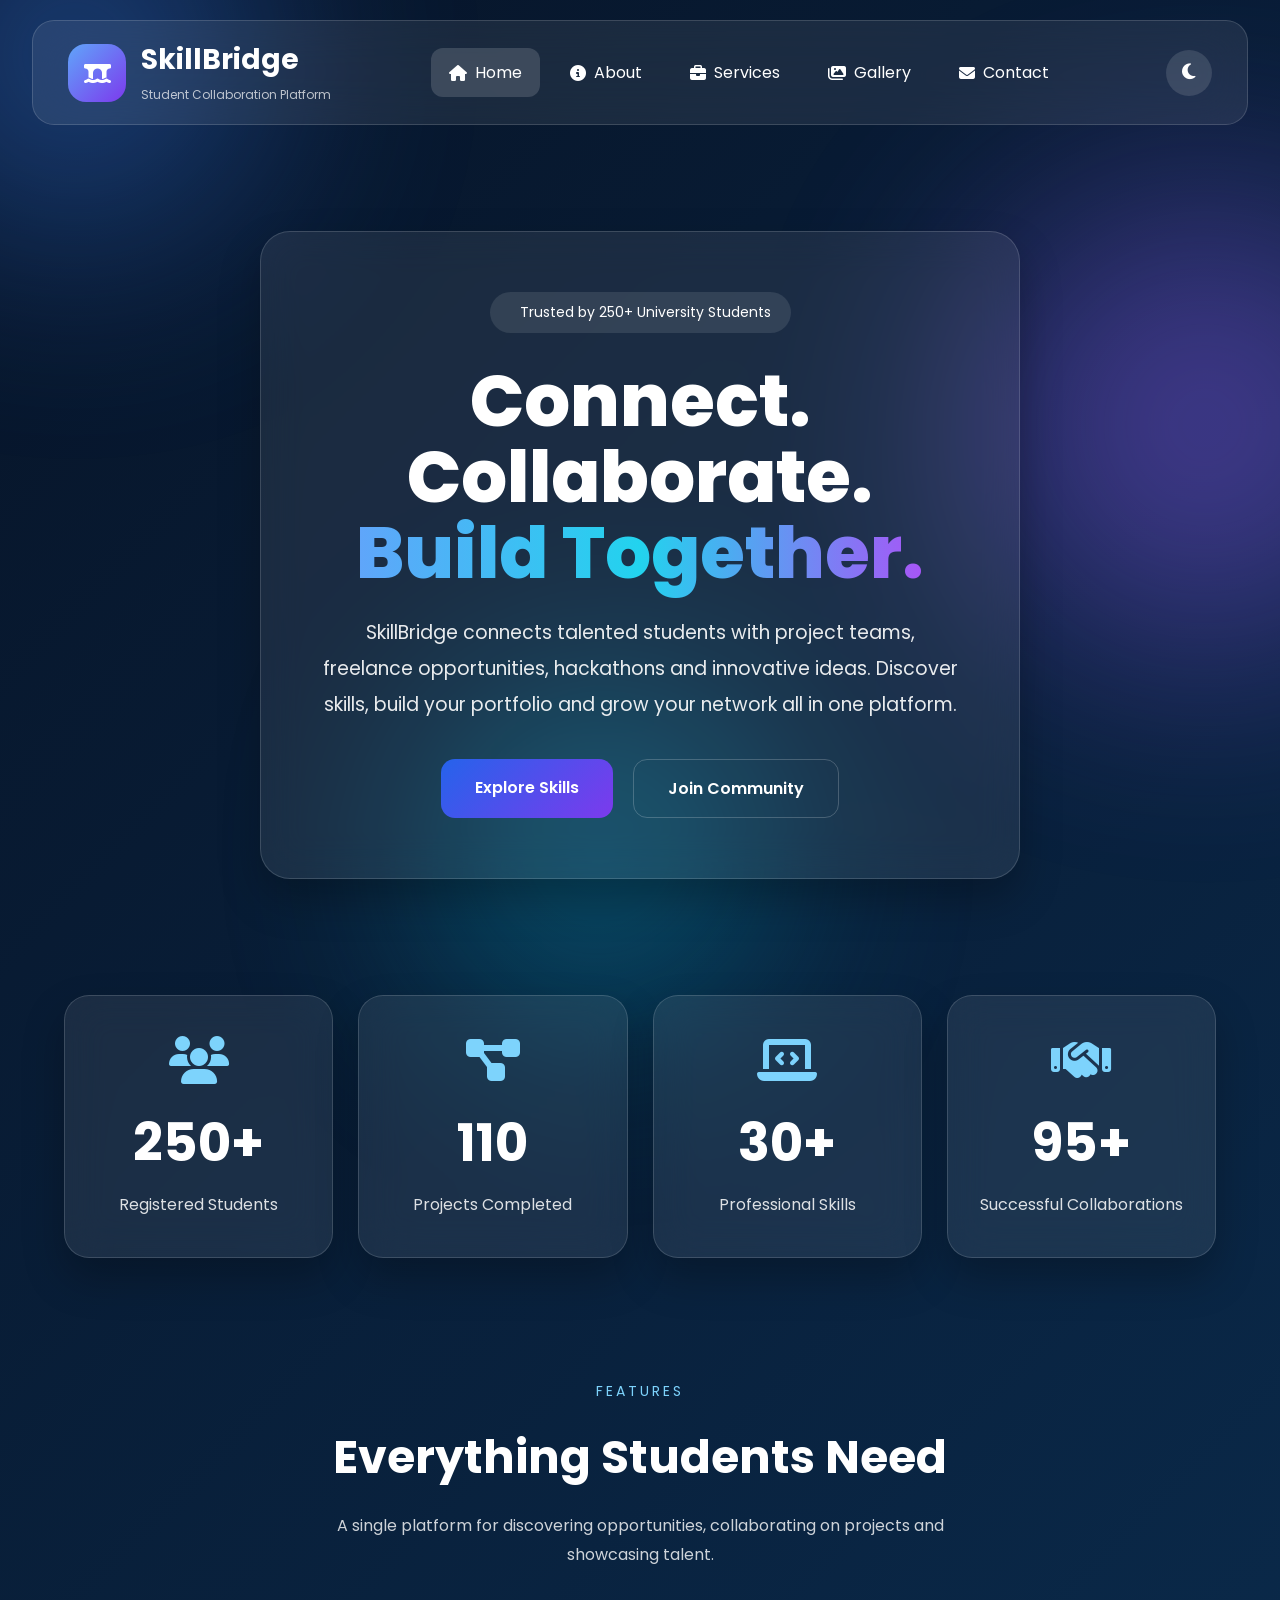
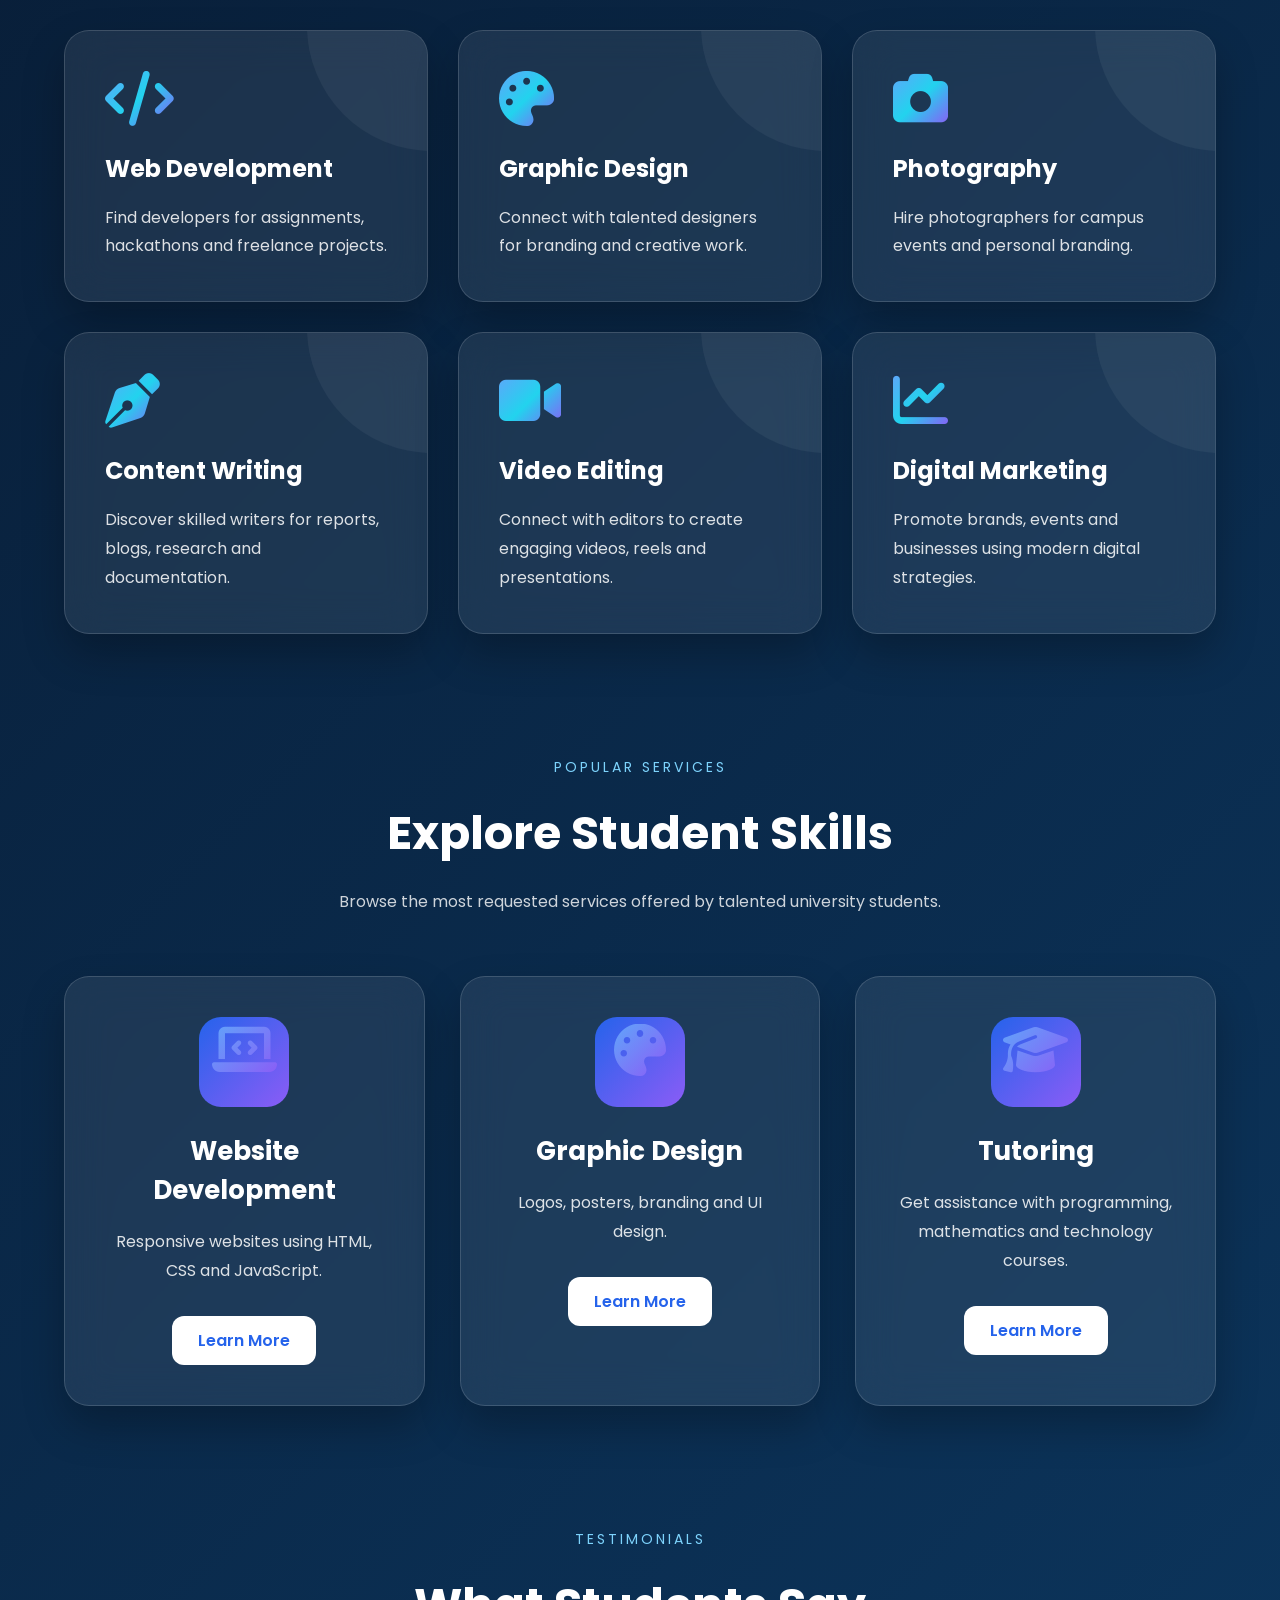
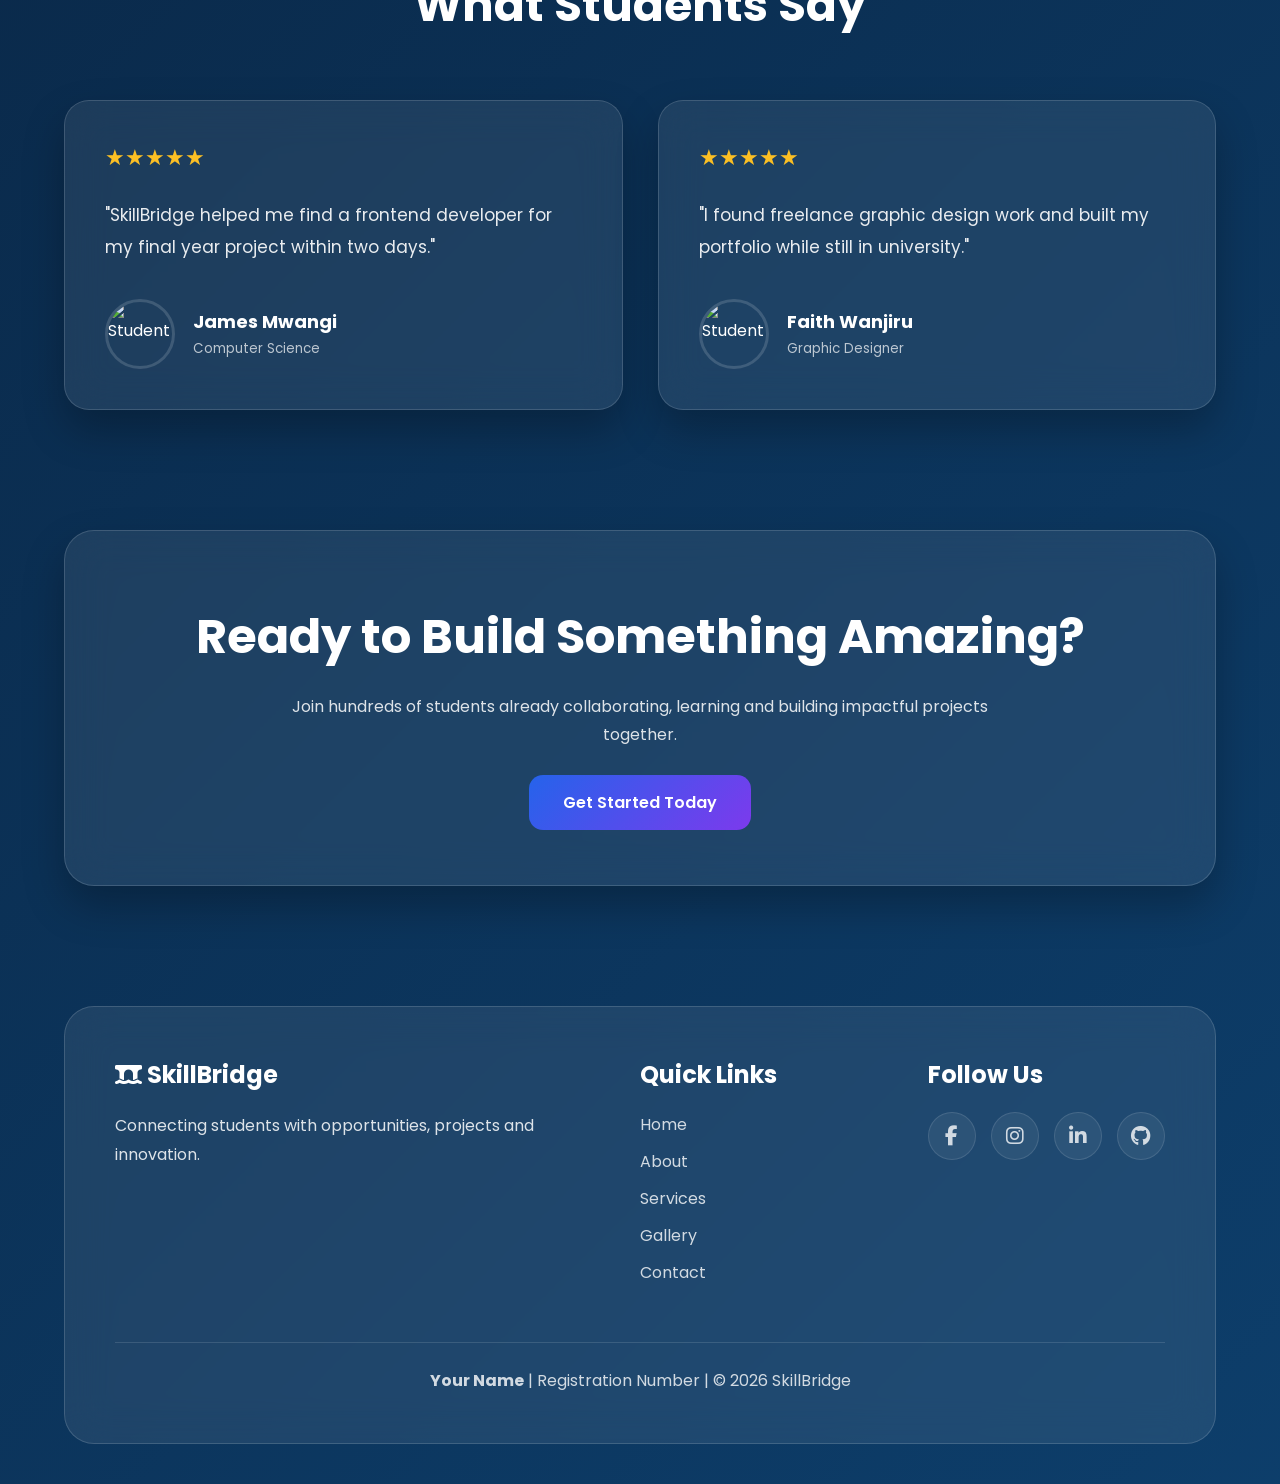
==== index.html @ b5a3faa4 "Initial SkillBridge website" ====
<!DOCTYPE html>
<html lang="en">

<head>

    <meta charset="UTF-8">
    <meta name="viewport" content="width=device-width, initial-scale=1.0">

    <title>SkillBridge | Connect. Collaborate. Build Together.</title>

    <meta name="description"
        content="SkillBridge helps students connect, collaborate, showcase skills and build projects together.">

    <link rel="preconnect" href="https://fonts.googleapis.com">

    <link rel="preconnect" href="https://fonts.gstatic.com" crossorigin>

    <link href="https://fonts.googleapis.com/css2?family=Poppins:wght@300;400;500;600;700;800&display=swap"
        rel="stylesheet">

    <link rel="stylesheet"
        href="https://cdnjs.cloudflare.com/ajax/libs/font-awesome/6.7.2/css/all.min.css">

    <link rel="stylesheet" href="css/style.css">

</head>

<body>

    <!-- Background Blobs -->

    <div class="blob blob1"></div>
    <div class="blob blob2"></div>
    <div class="blob blob3"></div>

    <!-- ================= NAVBAR ================= -->

    <header>

        <nav class="navbar">

            <a href="index.html" class="logo">

                <div class="logo-icon">

                    <i class="fa-solid fa-bridge-water"></i>

                </div>

                <div>

                    <h2>SkillBridge</h2>

                    <small>Student Collaboration Platform</small>

                </div>

            </a>

            <ul class="nav-links">

                <li>

                    <a href="index.html" class="active">

                        <i class="fa-solid fa-house"></i>

                        Home

                    </a>

                </li>

                <li>

                    <a href="about.html">

                        <i class="fa-solid fa-circle-info"></i>

                        About

                    </a>

                </li>

                <li>

                    <a href="services.html">

                        <i class="fa-solid fa-briefcase"></i>

                        Services

                    </a>

                </li>

                <li>

                    <a href="gallery.html">

                        <i class="fa-solid fa-images"></i>

                        Gallery

                    </a>

                </li>

                <li>

                    <a href="contact.html">

                        <i class="fa-solid fa-envelope"></i>

                        Contact

                    </a>

                </li>

            </ul>

            <div class="nav-actions">

                <button id="darkModeBtn">

                    <i class="fa-solid fa-moon"></i>

                </button>

            </div>

        </nav>

    </header>

    <!-- ================= HERO ================= -->

    <section class="hero">

        <div class="hero-content glass">

            <span class="hero-badge">

                <i class="fa-solid fa-sparkles"></i>

                Trusted by 250+ University Students

            </span>

            <h1>

                Connect.

                <br>

                Collaborate.

                <br>

                <span>Build Together.</span>

            </h1>

            <p>

                SkillBridge connects talented students with project teams,
                freelance opportunities, hackathons and innovative ideas.
                Discover skills, build your portfolio and grow your network
                all in one platform.

            </p>

            <div class="hero-buttons">

                <a href="services.html" class="btn">

                    Explore Skills

                </a>

                <a href="contact.html" class="btn btn-outline">

                    Join Community

                </a>

            </div>

        </div>

    </section>

    <!-- ================= STATS ================= -->

    <section class="stats">

        <div class="stat glass">

            <i class="fa-solid fa-users"></i>

            <h2 class="counter" data-target="250">0</h2>

            <p>Registered Students</p>

        </div>

        <div class="stat glass">

            <i class="fa-solid fa-diagram-project"></i>

            <h2 class="counter" data-target="120">0</h2>

            <p>Projects Completed</p>

        </div>

        <div class="stat glass">

            <i class="fa-solid fa-laptop-code"></i>

            <h2 class="counter" data-target="30">0</h2>

            <p>Professional Skills</p>

        </div>

        <div class="stat glass">

            <i class="fa-solid fa-handshake"></i>

            <h2 class="counter" data-target="95">0</h2>

            <p>Successful Collaborations</p>

        </div>

    </section>

    <!-- ================= FEATURES ================= -->

    <section class="section">

        <div class="section-title">

            <span>FEATURES</span>

            <h2>Everything Students Need</h2>

            <p>

                A single platform for discovering opportunities,
                collaborating on projects and showcasing talent.

            </p>

        </div>

        <div class="features-grid">

            <div class="feature-card glass">

                <i class="fa-solid fa-code"></i>

                <h3>Web Development</h3>

                <p>

                    Find developers for assignments,
                    hackathons and freelance projects.

                </p>

            </div>

            <div class="feature-card glass">

                <i class="fa-solid fa-palette"></i>

                <h3>Graphic Design</h3>

                <p>

                    Connect with talented designers
                    for branding and creative work.

                </p>

            </div>

            <div class="feature-card glass">

                <i class="fa-solid fa-camera"></i>

                <h3>Photography</h3>

                <p>

                    Hire photographers for campus
                    events and personal branding.

                </p>

            </div>

                        <div class="feature-card glass">

                <i class="fa-solid fa-pen-nib"></i>

                <h3>Content Writing</h3>

                <p>

                    Discover skilled writers for reports,
                    blogs, research and documentation.

                </p>

            </div>

            <div class="feature-card glass">

                <i class="fa-solid fa-video"></i>

                <h3>Video Editing</h3>

                <p>

                    Connect with editors to create
                    engaging videos, reels and presentations.

                </p>

            </div>

            <div class="feature-card glass">

                <i class="fa-solid fa-chart-line"></i>

                <h3>Digital Marketing</h3>

                <p>

                    Promote brands, events and businesses
                    using modern digital strategies.

                </p>

            </div>

        </div>

    </section>

    <!-- ================= SERVICES ================= -->

    <section class="section">

        <div class="section-title">

            <span>POPULAR SERVICES</span>

            <h2>Explore Student Skills</h2>

            <p>

                Browse the most requested services offered
                by talented university students.

            </p>

        </div>

        <div class="services-grid">

            <div class="service-card glass">

                <div class="service-icon">

                    <i class="fa-solid fa-laptop-code"></i>

                </div>

                <h3>Website Development</h3>

                <p>

                    Responsive websites using HTML,
                    CSS and JavaScript.

                </p>

                <a href="services.html" class="btn-small">

                    Learn More

                </a>

            </div>

            <div class="service-card glass">

                <div class="service-icon">

                    <i class="fa-solid fa-palette"></i>

                </div>

                <h3>Graphic Design</h3>

                <p>

                    Logos, posters,
                    branding and UI design.

                </p>

                <a href="services.html" class="btn-small">

                    Learn More

                </a>

            </div>

            <div class="service-card glass">

                <div class="service-icon">

                    <i class="fa-solid fa-graduation-cap"></i>

                </div>

                <h3>Tutoring</h3>

                <p>

                    Get assistance with programming,
                    mathematics and technology courses.

                </p>

                <a href="services.html" class="btn-small">

                    Learn More

                </a>

            </div>

        </div>

    </section>

    <!-- ================= TESTIMONIALS ================= -->

    <section class="section">

        <div class="section-title">

            <span>TESTIMONIALS</span>

            <h2>What Students Say</h2>

        </div>

        <div class="testimonial-grid">

            <div class="testimonial glass">

                <div class="stars">

                    ★★★★★

                </div>

                <p>

                    "SkillBridge helped me find a
                    frontend developer for my final
                    year project within two days."

                </p>

                <div class="person">

                    <img src="images/student1.jpg" alt="Student">

                    <div>

                        <h4>James Mwangi</h4>

                        <small>Computer Science</small>

                    </div>

                </div>

            </div>

            <div class="testimonial glass">

                <div class="stars">

                    ★★★★★

                </div>

                <p>

                    "I found freelance graphic design
                    work and built my portfolio while
                    still in university."

                </p>

                <div class="person">

                    <img src="images/student2.jpg" alt="Student">

                    <div>

                        <h4>Faith Wanjiru</h4>

                        <small>Graphic Designer</small>

                    </div>

                </div>

            </div>

        </div>

    </section>

    <!-- ================= CALL TO ACTION ================= -->

    <section class="cta glass">

        <h2>

            Ready to Build Something Amazing?

        </h2>

        <p>

            Join hundreds of students already collaborating,
            learning and building impactful projects together.

        </p>

        <a href="contact.html" class="btn">

            Get Started Today

        </a>

    </section>

    <!-- ================= FOOTER ================= -->

    <footer>

        <div class="footer-grid">

            <div>

                <h3>

                    <i class="fa-solid fa-bridge-water"></i>

                    SkillBridge

                </h3>

                <p>

                    Connecting students with opportunities,
                    projects and innovation.

                </p>

            </div>

            <div>

                <h3>Quick Links</h3>

                <a href="index.html">Home</a>
                <a href="about.html">About</a>
                <a href="services.html">Services</a>
                <a href="gallery.html">Gallery</a>
                <a href="contact.html">Contact</a>

            </div>

            <div>

                <h3>Follow Us</h3>

                <div class="social-links">

                    <a href="#"><i class="fab fa-facebook-f"></i></a>

                    <a href="#"><i class="fab fa-instagram"></i></a>

                    <a href="#"><i class="fab fa-linkedin-in"></i></a>

                    <a href="#"><i class="fab fa-github"></i></a>

                </div>

            </div>

        </div>

        <hr>

        <p>

            <strong>Your Name</strong> |
            Registration Number |
            &copy; 2026 SkillBridge

        </p>

    </footer>

    <button id="topBtn">

        <i class="fa-solid fa-arrow-up"></i>

    </button>

    <script src="js/script.js"></script>

</body>

</html>
---- css/style.css ----
/* =====================================================
   SKILLBRIDGE
   Premium Glassmorphism UI
====================================================== */

@import url('https://fonts.googleapis.com/css2?family=Poppins:wght@300;400;500;600;700;800&display=swap');

/* =========================
RESET
========================= */

*{

margin:0;

padding:0;

box-sizing:border-box;

}

html{

scroll-behavior:smooth;

}

:root{

--primary:#2563eb;

--secondary:#7c3aed;

--accent:#06b6d4;

--text:#ffffff;

--glass:rgba(255,255,255,.08);

--border:rgba(255,255,255,.15);

--shadow:0 20px 40px rgba(0,0,0,.25);

}

/* =========================
BODY
========================= */

body{

font-family:"Poppins",sans-serif;

color:var(--text);

background:
linear-gradient(
135deg,
#071428,
#0f4c81,
#4338ca,
#020617
);

background-size:400% 400%;

animation:bgMove 18s ease infinite;

overflow-x:hidden;

position:relative;

min-height:100vh;

}

@keyframes bgMove{

0%{

background-position:0% 50%;

}

50%{

background-position:100% 50%;

}

100%{

background-position:0% 50%;

}

}

/* =========================
BACKGROUND BLOBS
========================= */

.blob{

position:fixed;

border-radius:50%;

filter:blur(120px);

opacity:.45;

z-index:-2;

}

.blob1{

width:350px;

height:350px;

background:#3b82f6;

top:-120px;

left:-100px;

animation:blob1 12s infinite ease-in-out;

}

.blob2{

width:450px;

height:450px;

background:#8b5cf6;

right:-150px;

top:200px;

animation:blob2 15s infinite ease-in-out;

}

.blob3{

width:300px;

height:300px;

background:#06b6d4;

bottom:-100px;

left:35%;

animation:blob3 18s infinite ease-in-out;

}

@keyframes blob1{

50%{

transform:translateY(60px);

}

}

@keyframes blob2{

50%{

transform:translateX(-70px);

}

}

@keyframes blob3{

50%{

transform:translateY(-40px);

}

}

/* =========================
GLASS
========================= */

.glass{

background:var(--glass);

backdrop-filter:blur(20px);

-webkit-backdrop-filter:blur(20px);

border:1px solid var(--border);

box-shadow:var(--shadow);

}

/* =========================
NAVBAR
========================= */

.navbar{

width:95%;

max-width:1400px;

margin:20px auto;

padding:18px 35px;

display:flex;

justify-content:space-between;

align-items:center;

border-radius:22px;

background:rgba(255,255,255,.08);

backdrop-filter:blur(18px);

border:1px solid rgba(255,255,255,.15);

position:sticky;

top:20px;

z-index:999;

}

.logo{

display:flex;

align-items:center;

gap:15px;

text-decoration:none;

color:white;

}

.logo-icon{

width:58px;

height:58px;

display:flex;

justify-content:center;

align-items:center;

border-radius:18px;

background:linear-gradient(
135deg,
#60a5fa,
#7c3aed
);

font-size:24px;

color:white;

}

.logo h2{

font-size:28px;

}

.logo small{

opacity:.7;

font-size:12px;

}

.nav-links{

display:flex;

align-items:center;

list-style:none;

gap:12px;

}

.nav-links a{

display:flex;

align-items:center;

gap:8px;

padding:12px 18px;

border-radius:12px;

text-decoration:none;

color:white;

transition:.35s;

}

.nav-links a:hover{

background:rgba(255,255,255,.12);

transform:translateY(-2px);

}

.active{

background:rgba(255,255,255,.15);

}

#darkModeBtn{

width:46px;

height:46px;

border:none;

border-radius:50%;

cursor:pointer;

background:rgba(255,255,255,.12);

color:white;

font-size:18px;

transition:.3s;

}

#darkModeBtn:hover{

transform:rotate(20deg);

background:rgba(255,255,255,.2);

}

/* =========================
HERO
========================= */

.hero{

width:90%;

max-width:1300px;

margin:70px auto;

display:flex;

justify-content:center;

align-items:center;

min-height:80vh;

}

.hero-content{

max-width:760px;

padding:60px;

border-radius:30px;

text-align:center;

}

.hero-badge{

display:inline-flex;

align-items:center;

gap:10px;

padding:10px 20px;

border-radius:40px;

background:rgba(255,255,255,.1);

margin-bottom:30px;

font-size:14px;

}

.hero h1{

font-size:72px;

line-height:1.05;

margin-bottom:25px;

font-weight:800;

}

.hero h1 span{

background:linear-gradient(
90deg,
#60a5fa,
#22d3ee,
#a855f7
);

-webkit-background-clip:text;

-webkit-text-fill-color:transparent;

}

.hero p{

font-size:19px;

line-height:1.9;

opacity:.9;

margin-bottom:35px;

}

/* =========================
BUTTONS
========================= */

.hero-buttons{

display:flex;

justify-content:center;

gap:20px;

flex-wrap:wrap;

}

.btn{

padding:16px 34px;

border-radius:14px;

text-decoration:none;

color:white;

font-weight:600;

background:linear-gradient(
135deg,
#2563eb,
#7c3aed
);

transition:.35s;

}

.btn:hover{

transform:translateY(-5px);

box-shadow:0 20px 40px rgba(0,0,0,.35);

}

.btn-outline{

background:transparent;

border:1px solid rgba(255,255,255,.2);

}

/* =========================
SECTIONS
========================= */

.section{

width:90%;

max-width:1300px;

margin:120px auto;

}

.section-title{

text-align:center;

margin-bottom:60px;

}

.section-title span{

color:#7dd3fc;

letter-spacing:3px;

font-size:14px;

}

.section-title h2{

font-size:46px;

margin:20px 0;

}

.section-title p{

max-width:700px;

margin:auto;

opacity:.8;

line-height:1.8;

}

/* =====================================================
   HOME PAGE COMPONENTS
====================================================== */

/* =========================
STATS
========================= */

.stats{

width:90%;

max-width:1300px;

margin:80px auto;

display:grid;

grid-template-columns:repeat(4,1fr);

gap:25px;

}

.stat{

padding:40px 30px;

text-align:center;

border-radius:25px;

transition:.35s;

}

.stat:hover{

transform:translateY(-10px);

background:rgba(255,255,255,.12);

}

.stat i{

font-size:48px;

margin-bottom:20px;

color:#7dd3fc;

}

.stat h2{

font-size:52px;

margin-bottom:10px;

font-weight:700;

}

.stat p{

opacity:.85;

}

/* =========================
FEATURE GRID
========================= */

.features-grid{

display:grid;

grid-template-columns:repeat(auto-fit,minmax(300px,1fr));

gap:30px;

}

.feature-card{

padding:40px;

border-radius:25px;

transition:.4s;

position:relative;

overflow:hidden;

}

.feature-card::before{

content:"";

position:absolute;

width:250px;

height:250px;

background:rgba(255,255,255,.05);

border-radius:50%;

top:-130px;

right:-130px;

transition:.5s;

}

.feature-card:hover::before{

transform:scale(1.4);

}

.feature-card:hover{

transform:translateY(-12px);

}

.feature-card i{

font-size:55px;

margin-bottom:25px;

background:linear-gradient(
135deg,
#60a5fa,
#22d3ee,
#8b5cf6
);

-webkit-background-clip:text;

-webkit-text-fill-color:transparent;

}

.feature-card h3{

font-size:24px;

margin-bottom:18px;

}

.feature-card p{

opacity:.85;

line-height:1.8;

}

/* =========================
SERVICES
========================= */

.services-grid{

display:grid;

grid-template-columns:repeat(auto-fit,minmax(320px,1fr));

gap:35px;

}

.service-card{

padding:40px;

border-radius:25px;

text-align:center;

transition:.4s;

}

.service-card:hover{

transform:translateY(-12px);

}

.service-icon{

width:90px;

height:90px;

margin:auto;

margin-bottom:25px;

display:flex;

justify-content:center;

align-items:center;

border-radius:22px;

background:linear-gradient(
135deg,
#2563eb,
#8b5cf6
);

font-size:40px;

}

.service-card h3{

font-size:26px;

margin-bottom:18px;

}

.service-card p{

line-height:1.8;

opacity:.85;

margin-bottom:30px;

}

.btn-small{

display:inline-block;

padding:12px 26px;

border-radius:12px;

background:white;

color:#2563eb;

font-weight:600;

text-decoration:none;

transition:.35s;

}

.btn-small:hover{

transform:translateY(-3px);

}

/* =========================
TESTIMONIALS
========================= */

.testimonial-grid{

display:grid;

grid-template-columns:repeat(auto-fit,minmax(420px,1fr));

gap:35px;

}

.testimonial{

padding:40px;

border-radius:25px;

transition:.35s;

}

.testimonial:hover{

transform:translateY(-10px);

}

.stars{

font-size:22px;

color:#fbbf24;

margin-bottom:25px;

}

.testimonial p{

font-size:17px;

line-height:1.9;

margin-bottom:35px;

opacity:.9;

}

.person{

display:flex;

align-items:center;

gap:18px;

}

.person img{

width:70px;

height:70px;

border-radius:50%;

object-fit:cover;

border:3px solid rgba(255,255,255,.15);

}

.person h4{

font-size:18px;

}

.person small{

opacity:.7;

}

/* =========================
CALL TO ACTION
========================= */

.cta{

width:90%;

max-width:1200px;

margin:120px auto;

padding:70px;

border-radius:30px;

text-align:center;

}

.cta h2{

font-size:48px;

margin-bottom:20px;

}

.cta p{

max-width:700px;

margin:auto;

line-height:1.8;

opacity:.85;

margin-bottom:40px;

}

/* =========================
FOOTER
========================= */

footer{

width:90%;

max-width:1300px;

margin:100px auto 40px;

padding:50px;

border-radius:30px;

background:rgba(255,255,255,.08);

backdrop-filter:blur(20px);

border:1px solid rgba(255,255,255,.15);

}

.footer-grid{

display:grid;

grid-template-columns:2fr 1fr 1fr;

gap:50px;

}

.footer-grid h3{

margin-bottom:20px;

font-size:24px;

}

.footer-grid p{

line-height:1.8;

opacity:.85;

}

.footer-grid a{

display:block;

margin-bottom:12px;

text-decoration:none;

color:white;

opacity:.8;

transition:.3s;

}

.footer-grid a:hover{

opacity:1;

transform:translateX(6px);

color:#7dd3fc;

}

.social-links{

display:flex;

gap:15px;

margin-top:20px;

}

.social-links a{

width:48px;

height:48px;

display:flex;

justify-content:center;

align-items:center;

border-radius:50%;

background:rgba(255,255,255,.08);

border:1px solid rgba(255,255,255,.15);

font-size:20px;

}

.social-links a:hover{

transform:translateY(-6px);

background:#2563eb;

}

footer hr{

margin:45px 0 25px;

border:none;

height:1px;

background:rgba(255,255,255,.12);

}

footer>p{

text-align:center;

opacity:.8;

}

/* =========================
BACK TO TOP BUTTON
========================= */

#topBtn{

position:fixed;

right:25px;

bottom:25px;

width:58px;

height:58px;

border:none;

border-radius:50%;

background:linear-gradient(
135deg,
#2563eb,
#7c3aed
);

color:white;

font-size:22px;

cursor:pointer;

display:none;

z-index:999;

box-shadow:0 10px 30px rgba(0,0,0,.35);

transition:.35s;

}

#topBtn:hover{

transform:translateY(-6px);

}

/* =========================
SCROLL REVEAL
========================= */

.feature-card,
.service-card,
.testimonial,
.stat,
.cta{

opacity:0;

transform:translateY(60px);

transition:1s;

}

.feature-card.show,
.service-card.show,
.testimonial.show,
.stat.show,
.cta.show{

opacity:1;

transform:translateY(0);

}

/* =========================
BUTTON RIPPLE
========================= */

.btn{

position:relative;

overflow:hidden;

}

.ripple{

position:absolute;

border-radius:50%;

background:rgba(255,255,255,.35);

transform:scale(0);

animation:ripple .6s linear;

pointer-events:none;

}

@keyframes ripple{

to{

transform:scale(4);

opacity:0;

}

}

/* =========================
HERO 3D EFFECT
========================= */

.hero-content{

transition:.25s ease;

transform-style:preserve-3d;

}

/* =========================
DARK MODE
========================= */

body.dark{

background:linear-gradient(
135deg,
#020617,
#111827,
#000000
);

}

body.dark .glass{

background:rgba(17,24,39,.55);

}

body.dark .navbar{

background:rgba(17,24,39,.65);

}

/* =========================
TOP BUTTON
========================= */

#topBtn{

justify-content:center;

align-items:center;

}

/* =========================
ABOUT PAGE
========================= */

.about-container{

display:grid;

grid-template-columns:repeat(auto-fit,minmax(300px,1fr));

gap:30px;

}

.about-card{

padding:40px;

text-align:center;

border-radius:25px;

transition:.35s;

}

.about-card:hover{

transform:translateY(-10px);

}

.about-card i{

font-size:55px;

margin-bottom:25px;

background:linear-gradient(135deg,#60a5fa,#8b5cf6);

-webkit-background-clip:text;

-webkit-text-fill-color:transparent;

}

.about-card h3{

margin-bottom:20px;

font-size:24px;

}

.architecture{

display:flex;

justify-content:center;

align-items:center;

gap:25px;

flex-wrap:wrap;

}

.arch-box{

width:260px;

padding:35px;

text-align:center;

border-radius:20px;

}

.arch-box i{

font-size:50px;

margin-bottom:20px;

color:#7dd3fc;

}

.arrow{

font-size:30px;

color:#7dd3fc;

}

@media(max-width:768px){

.architecture{

flex-direction:column;

}

.arrow{

transform:rotate(90deg);

}

}

/* =========================
SERVICES PAGE
========================= */

.search-box{

width:100%;

padding:18px;

border-radius:18px;

background:rgba(255,255,255,.08);

border:1px solid rgba(255,255,255,.15);

color:white;

font-size:16px;

outline:none;

margin-top:25px;

}

.search-box::placeholder{

color:rgba(255,255,255,.6);

}

.pricing-table{

width:100%;

border-collapse:collapse;

margin-top:40px;

background:rgba(255,255,255,.06);

backdrop-filter:blur(20px);

border-radius:20px;

overflow:hidden;

}

.pricing-table th{

background:rgba(255,255,255,.15);

padding:18px;

}

.pricing-table td{

padding:18px;

border-top:1px solid rgba(255,255,255,.08);

text-align:center;

}

.pricing-table tr:hover{

background:rgba(255,255,255,.08);

}

.service-card i{

font-size:52px;

margin-bottom:25px;

background:linear-gradient(135deg,#60a5fa,#8b5cf6);

-webkit-background-clip:text;

-webkit-text-fill-color:transparent;

}

/* =========================
GALLERY
========================= */

.gallery-grid{

display:grid;

grid-template-columns:repeat(auto-fit,minmax(280px,1fr));

gap:30px;

}

.gallery-grid img{

width:100%;

height:250px;

object-fit:cover;

border-radius:22px;

cursor:pointer;

transition:.35s;

box-shadow:0 20px 35px rgba(0,0,0,.2);

}

.gallery-grid img:hover{

transform:scale(1.05);

}

.modal{

display:none;

position:fixed;

top:0;

left:0;

width:100%;

height:100%;

background:rgba(0,0,0,.9);

justify-content:center;

align-items:center;

z-index:9999;

}

.modal img{

max-width:90%;

max-height:90%;

border-radius:20px;

}

.close{

position:absolute;

top:30px;

right:40px;

font-size:45px;

cursor:pointer;

color:white;

}

/* ===========================
CONTACT PAGE
=========================== */

.contact-container{

display:grid;

grid-template-columns:1fr 2fr;

gap:40px;

}

.contact-info{

padding:40px;

border-radius:25px;

}

.contact-info p{

margin:20px 0;

font-size:18px;

}

.contact-info i{

width:35px;

color:#7dd3fc;

}

.contact-form{

padding:40px;

border-radius:25px;

}

.contact-form label{

display:block;

margin-top:20px;

margin-bottom:8px;

font-weight:600;

}

.contact-form input,
.contact-form textarea,
.contact-form select{

width:100%;

padding:16px;

border:none;

outline:none;

border-radius:12px;

background:rgba(255,255,255,.08);

color:white;

margin-bottom:15px;

}

.contact-form input::placeholder,
.contact-form textarea::placeholder{

color:rgba(255,255,255,.6);

}

.contact-form button{

margin-top:10px;

cursor:pointer;

}

.faq{

display:grid;

gap:25px;

}

.faq-item{

padding:30px;

border-radius:20px;

}

.faq-item h3{

margin-bottom:15px;

}

@media(max-width:900px){

.contact-container{

grid-template-columns:1fr;

}

}
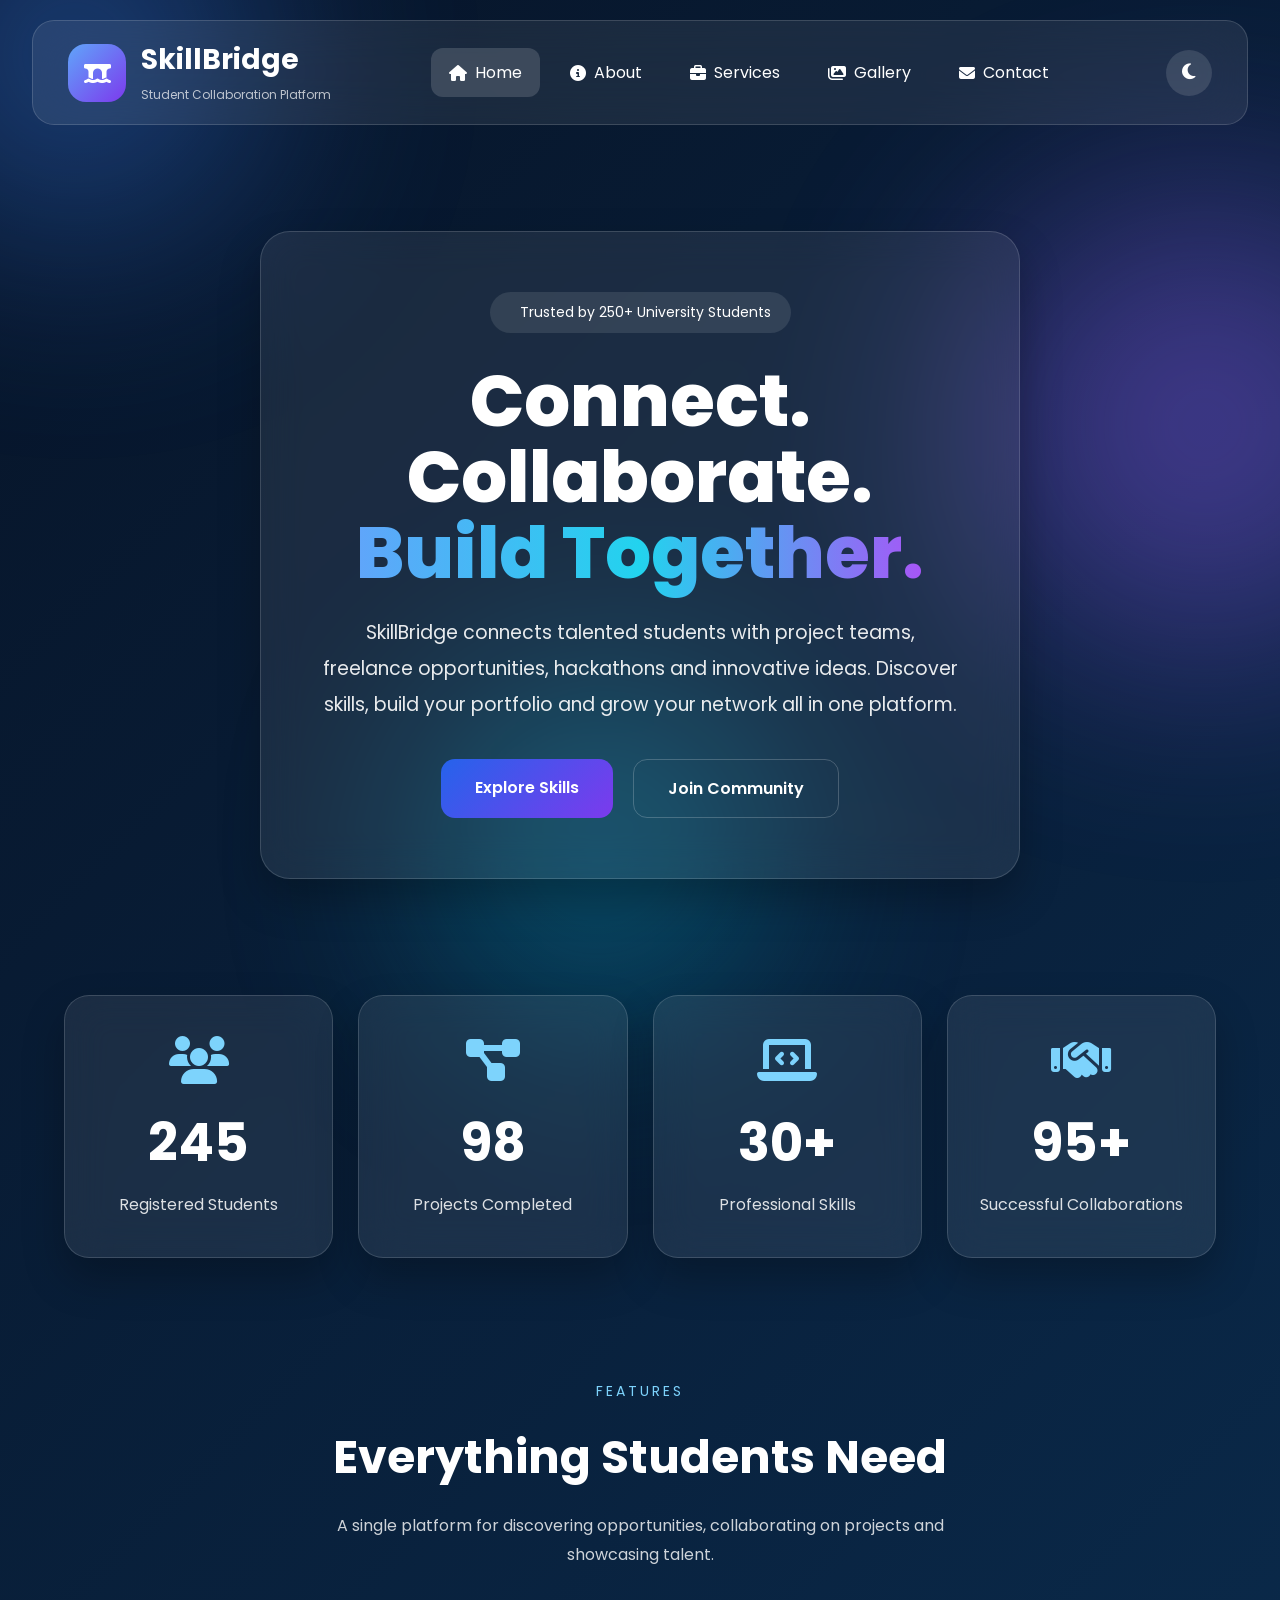
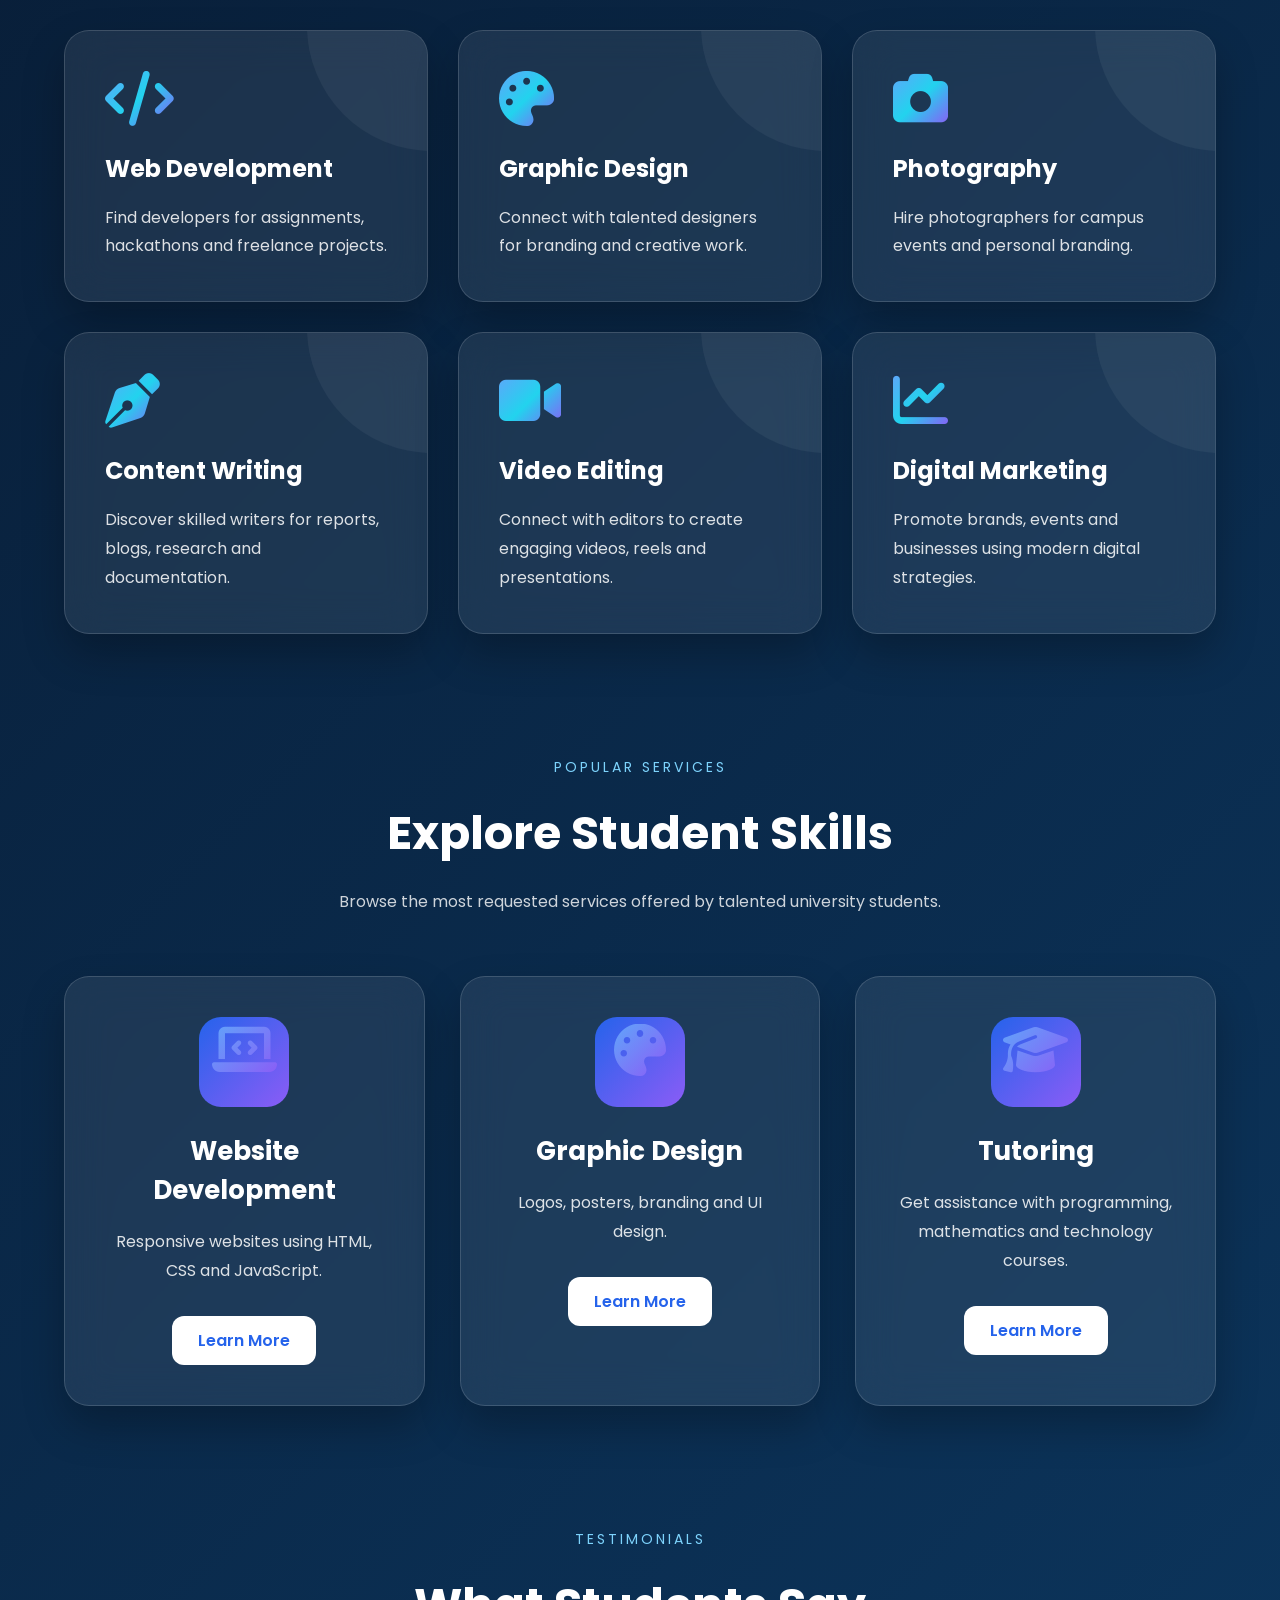
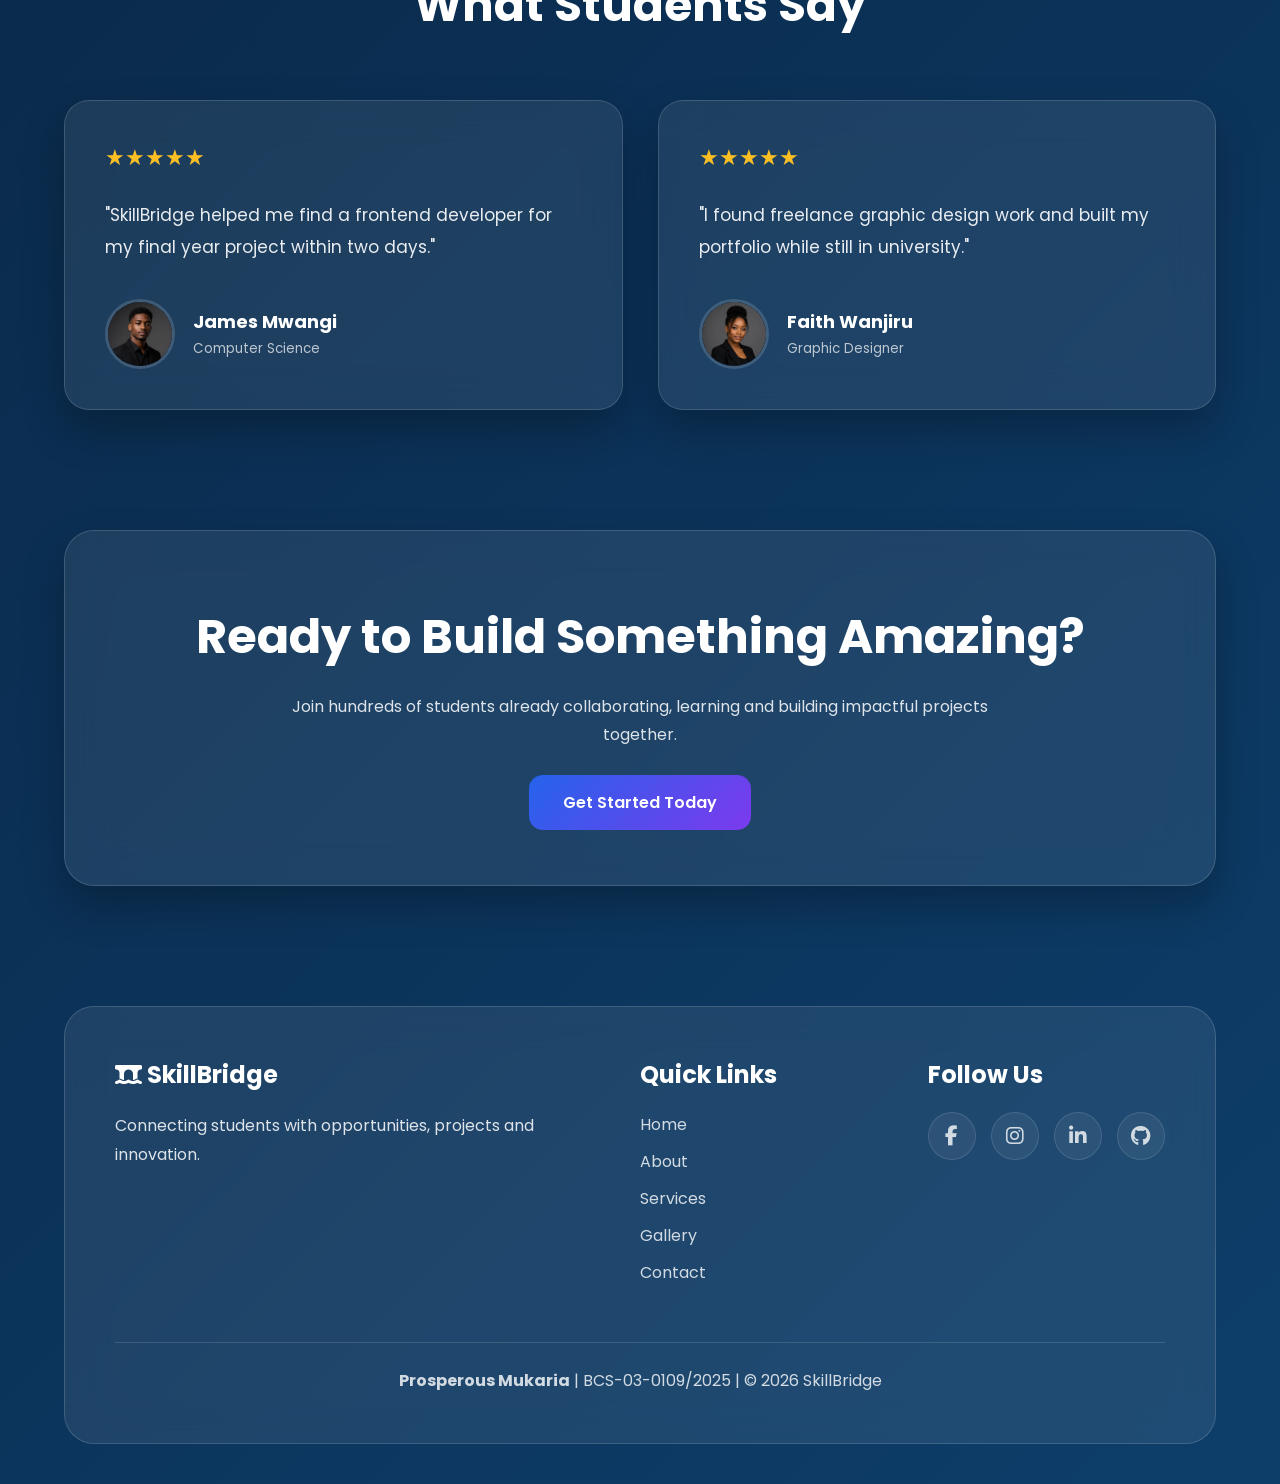
==== commit 10121a58: "Complete SkillBridge Internet Programming CAT 3 project" ====
--- a/index.html
+++ b/index.html
@@ -485,7 +485,7 @@
 
                 <div class="person">
 
-                    <img src="images/student1.jpg" alt="Student">
+                    <img src="images/student1.png" alt="Student">
 
                     <div>
 
@@ -517,7 +517,7 @@
 
                 <div class="person">
 
-                    <img src="images/student2.jpg" alt="Student">
+                    <img src="images/student2.png" alt="Student">
 
                     <div>
 
@@ -621,8 +621,8 @@
 
         <p>
 
-            <strong>Your Name</strong> |
-            Registration Number |
+            <strong>Prosperous Mukaria</strong> |
+            BCS-03-0109/2025 |
             &copy; 2026 SkillBridge
 
         </p>
